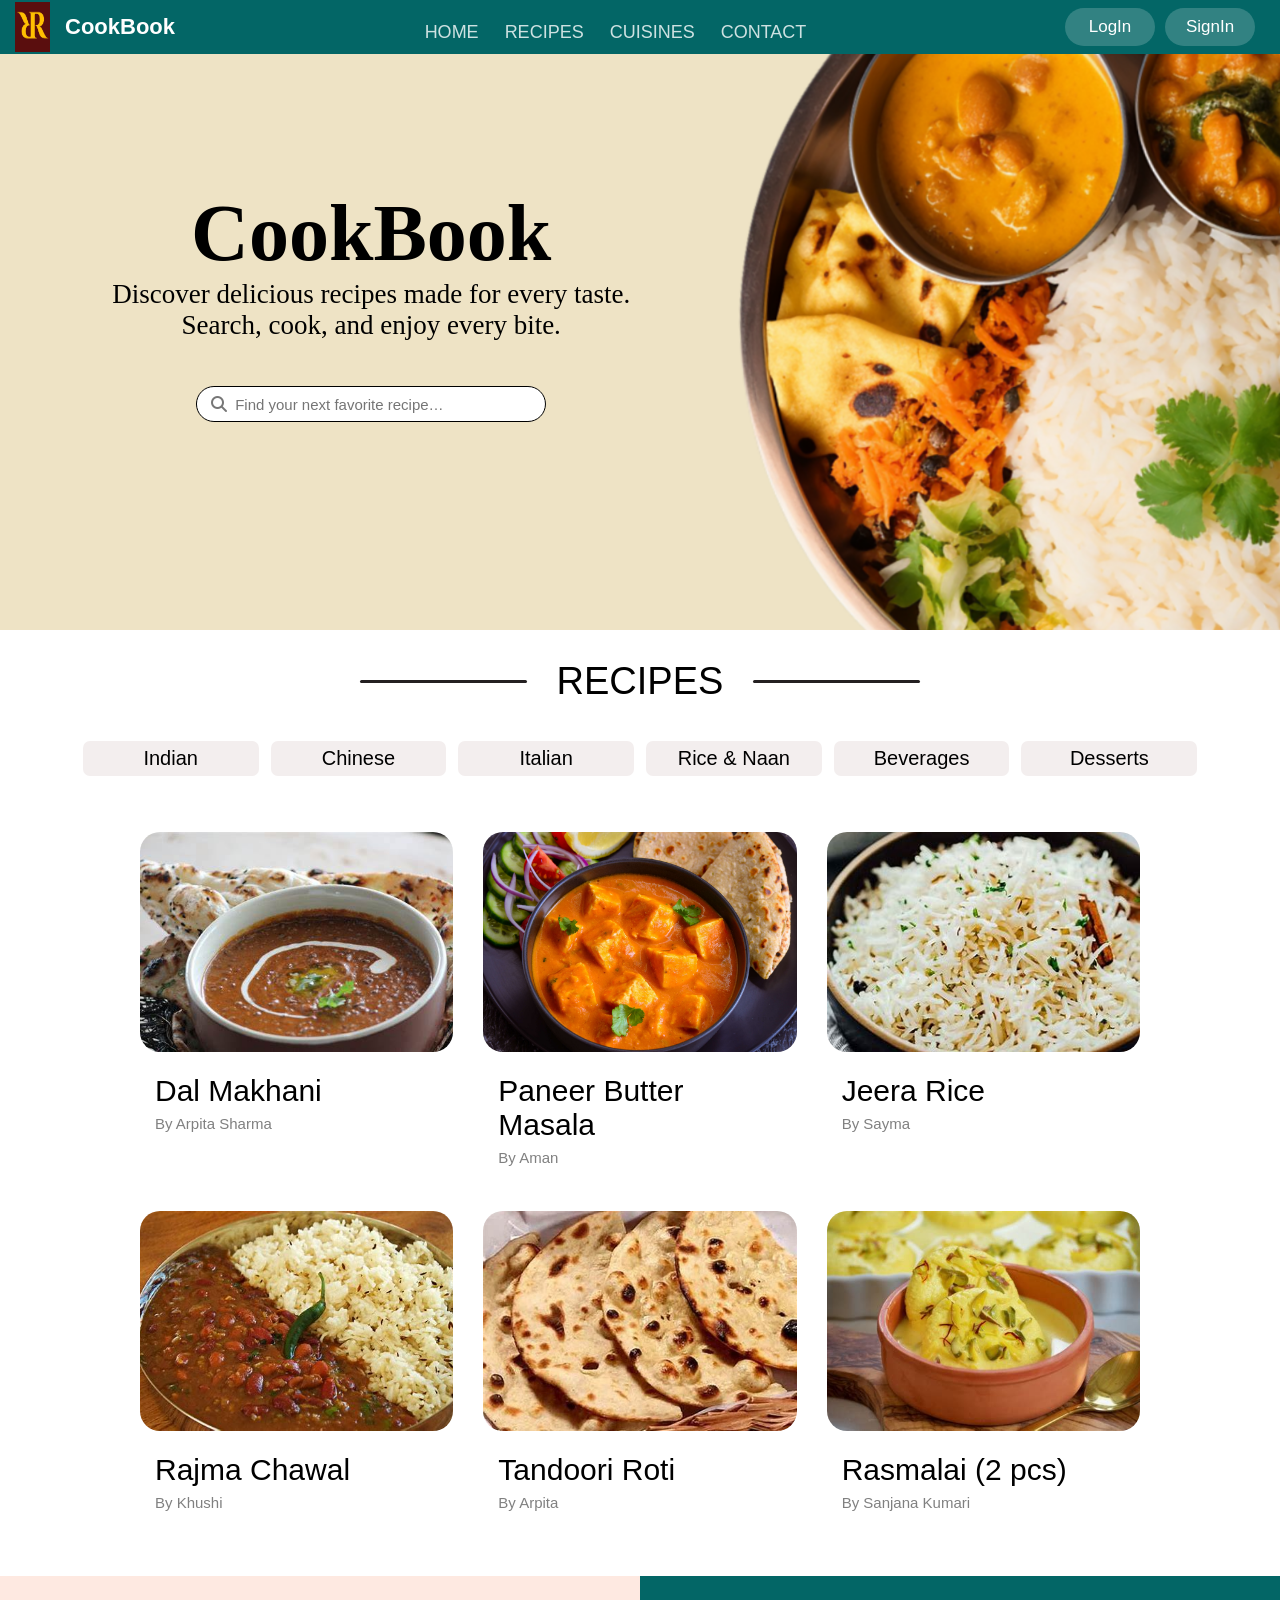
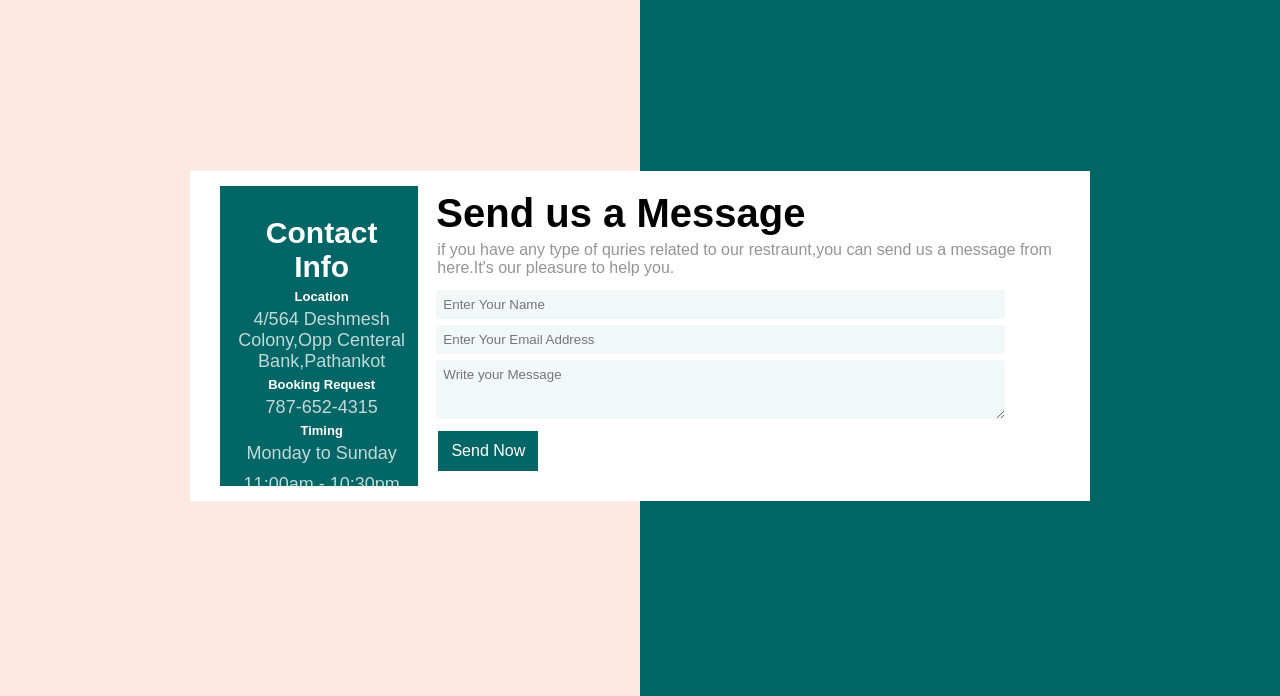
==== index.html @ 3ac5dd99 "Cusines added" ====
<!DOCTYPE html>
<html lang="en">
<head>
    <meta charset="UTF-8">
    <meta name="viewport" content="width=device-width, initial-scale=1.0">
    <title>CookBook</title>
    <link rel="stylesheet" href="index.css">
    <link rel="stylesheet" href="https://cdnjs.cloudflare.com/ajax/libs/font-awesome/6.5.0/css/all.min.css">

</head>
<body>
    <a name="home"></a>
     <header>
        <div class="img">
            <img src="img/R.jpg" alt="This is an image">
            <h1>CookBook</h1>
        </div>
        <div class="taskbar">
            <a href="#home">home</a>
            <a href="#recipes">recipes</a>
            <a href="cuisines.html">cuisines

                <!--<select name="cuisines"  id="cuisines">
                 <option value="--">CUISINES</option>
                <option value="indian">Indian</option>
                <option value="chinese">Chinese</option>
                <option value="italian">Italian</option>
                <option value="rice">Rice & Naan</option>
                <option value="beverages">Beverages</option>
                <option value="desserts">Desserts</option> -->
            <!-- </select> -->
            </a>
            <a href="#">contact</a>
        </div>
        <div class="log">
            <Button onclick="showLogIn()">LogIn</Button>
            <button onclick="showSignIn()" >SignIn</button>
        </div>
    </header>
    <article >
        <img src="img/thali3.png" height="100%" width="100%">
        <div class="Disc">      
        <h1>CookBook</h1>
        <p class="p1">Discover delicious recipes made for every taste. <br>
        Search, cook, and enjoy every bite.</p> 
        <i class="fa fa-search"></i>
        
        <input type="text" name="" id="" placeholder="Find your next favorite recipe…">
        </div>
        
         
    </article>
   
    <div class="menu">
        
        <div class="R_title">
            <span class="line"></span>    
            <span class="h2">Recipes</span> 
            <span class="line"></span>
        </div>    
        <div class="menu_bar">
            <button id="indian">Indian</button>
            <button id="chinese">Chinese</button>
            <button id="italian">Italian</button>
            <button id="rice">Rice & Naan</button>
            <button id="beverages">Beverages</button>
            <button id="desserts">Desserts</button>
        </div>
    </div>
    <div class="recipes">
        <div class="rec">
            <div class="r_menu" id="rec1">
                <img src="img/dalMakhni.jfif" alt=""></div>
            <h3>Dal Makhani</h3>
            <p>By Arpita Sharma</p>
        </div>
        <div class="rec">
            <div class="r_menu" id="rec1">
                <img src="img/paneer.jpg" alt=""></div>
            <h3>Paneer Butter Masala</h3>
            <p>By Aman </p>
        </div>
        <div class="rec">
            <div class="r_menu" id="rec1">
                <img src="img/jeera.jfif" alt=""></div>
            <h3>Jeera Rice</h3>
            <p>By Sayma</p>
        </div>
    
        <div class="rec">
            <div class="r_menu" id="rec1">
                <img src="img/rajma.jfif" alt=""></div>
            <h3>Rajma Chawal</h3>
            <p>By Khushi</p>
        </div>
        <div class="rec">
            <div class="r_menu" id="rec1">
                <img src="img/tandoori.jfif" alt=""></div>
            <h3>Tandoori Roti</h3>
            <p>By Arpita</p>
        </div>
        <div class="rec">
            <div class="r_menu" id="rec1">
                <img src="img/rasmalai.jfif" alt=""></div>
            <h3>Rasmalai (2 pcs)</h3>
            <p>By Sanjana Kumari</p>
        </div>
    </div>
     <div class="contact">
        <section>
            <div class="container">
                <a name="contact"></a>
                <div class="contactInfo">
                    <h4>Contact Info</h4>
                    <h3>Location</h3>
                    <p>4/564 Deshmesh Colony,Opp Centeral Bank,Pathankot</p>
                    <h3>Booking Request</h3>
                    <p>787-652-4315</p>
                    <h3>Timing</h3>
                    <p>Monday to Sunday</p>
                    <p>11:00am - 10:30pm </p>


                </div>
                <div class="contactForm">
                    <h4>Send us a Message</h4>
                    <p>if you have any type of quries related to our restraunt,you can send us a message from here.It's our pleasure to help you. </p>
                    <form>
                    <input type="text" placeholder="Enter Your Name">
                    <input type="text"placeholder="Enter Your Email Address" >
                    <textarea rows="3" placeholder="Write your Message"></textarea>
                    <br> 
                    <button onclick="send()">Send Now</button>
                    </form>
                </div>
            </div>
        </section>
<div class="logIn" id="logIn">
        <i onclick="closebtn()" class="fa-solid fa-xmark"></i>
        <div class="logIn_disc">
            <h4>Create Your Account</h4>
            <p  class="p1">Enter your credentials to access your account</p>
            <form action="">
                    <p>Full Name</p>
                    <input type="text" placeholder="Enter Your name" id="">
                    <input type="date" name="" id="">
                    <p>Email Address</p>
                    <input type='email' placeholder='***@example.com' required  />
                    <p >Password</p>
                    <input type='password'  placeholder='Enter Password' required  />
                    <button >Sign In</button> 
                    <p class="create" >Already Have an Account? <span id="open" onclick="openSignIn()">Sign In</span> 
                    </p>
                </form>
        </div>
        
    </div>



    <div class="signIn" id="signIn">
        <i onclick="closebtn()" class="fa-solid fa-xmark"></i>
        <div class="signIn_disc">
            <h4>Sign In</h4>
                
                    <p  class="p1">Enter your credentials to access your account</p>
                    <form action="">
                        <p>Email Address</p>
                        <input type='email' placeholder='***@example.com' required  />
                        <p >Password</p>
                        <input type='password'  placeholder='Enter Password' required  />
                        <button >Sign In</button> 
                        <p class="create" >Don't have an account? <span onclick="openLogIn()">Create one</span> 
                        </p>
                    </form>
        </div>
        
    </div>
    
</body>
<script src="script.js"></script>
</html>
---- index.css ----
*{
    padding:0;
    margin:0;
    box-sizing: border-box;
    
}
html, body {
     /* background-color:#edf6f9; */
    font-family: sans-serif;
  overscroll-behavior: none; 
}
header{
    display:flex;
    padding-top:2px;
    background-color:
    #036666;
    position: fixed;
    z-index: 1000;
    width: 100%;
    align-items: center;
    justify-content: space-between;
    padding-bottom: 2px;
}
.img{
    display:flex;
}
header img{
    width: 50px;
    padding-left: 15px;
    height: 50px;
}
header h1{
    font-size: 22px;
    padding-left: 15px;
    color: #ffffff;
    text-decoration: none; 
    align-items: center;
    display: flex;   
}
.taskbar {
    display: flex;
    justify-content: center;
    align-items: center;
    width: 90%;
    padding-top: 10px;
    padding-right: 30px;
    font-family: sans-serif;
    font-size: 19px;
}
.taskbar a,
.taskbar select {
    text-decoration: none;
    color: #ffffffcd;
    text-transform: uppercase;
    padding-left: 26px;
    
    background: transparent;  
    border: none;
    outline: none;
    font-size: 18px;
    cursor: pointer;
    appearance: none;
}
.taskbar a:hover,.taskbar select:hover {
    text-decoration: underline;
    color: #ffffff;
}
.taskbar #cuisines{
    width: 110px;
}

.taskbar select option {
    background: white;
    color: black;
    font-size: 14px;
}
header .log{
    display: flex;
    margin-right: 20px;
}
header button{
    width: 90px;
    border: 1px solid rgb(30, 27, 27); 
    background-color: #e8efee34;
    border: 2px;
    border-radius: 20px;
    color: white;
    height: 38px;
    padding: 2px;
    margin: 5px;
    font-size: 17px;
    cursor: pointer;
}
article {
     overflow: hidden;
   position: relative;   /* IMPORTANT */
   width: 100%;
   height: 630px;
    font-family: 'Times New Roman', Times, serif;
}

article img {
   width: 100%;
   height: 100%;
   object-fit: cover;  
}

article .Disc {
   position: absolute;  
   top: 50%;
   left: 29%;
   transform: translate(-50%, -50%); 
   text-align: center;
   color: black;
}
article h1{
    font-size: 80px;
    /* padding-bottom: 10px; */
   
}
article .p1{
    font-size: 27px;
    
}
article .p2{
    font-size: 20px;
}
article input{
    width: 350px;
    padding: 5px;
    height: 36px;
    padding-left: 38px;
    border-radius: 20px;
    border: 1px solid black;
    margin: 20px;
    margin-top: 45px;
    font-size: 15px;
}
article i {
    position: absolute;
    left: 19%;
    top: 85%;
    transform: translateY(-50%);
    color: #777;
}


.menu .R_title{
    display: flex;
    justify-content: center;
    align-items: center;
}
.menu .line{
    width: 13%;
    height: 3px; 
    background: #242021;
    border-radius: 5px;
}
.menu .h2{
    font-size: 38px;
    margin: 30px;
    text-transform: uppercase;
}
.menu_bar {
    display: flex;
    justify-content: center;
    margin: 2px 6%;
}
.menu_bar button{
    margin: 6px;
    padding: 6px 22px;
    font-size: 15px;
    border: none;
    font-size: 20px;
    background-color: #5a0e0e12;
    cursor: pointer;
}
.menu_bar button:hover{
    background-color: #03666684;
    color: #000000;
    transition: 0.4s;
}
.menu_bar button:focus{
    background-color: #036666;
    color: #ffffff;
    transition: 0.3s;
    border-radius: 2px;
}
.recipes {
    display: grid;
    grid-template-columns: repeat(3, 1fr);
    gap: 30px;
    margin: 50px 140px;
}

.recipes .rec {
    overflow: hidden;
    text-align: left;
    cursor: pointer;
    
}

.recipes .r_menu {
    width: 100%;
    height: 220px;
    overflow: hidden;
    
}

.recipes .r_menu img {
    width: 100%;
    height: 100%;
    object-fit: cover;
    border-radius: 20px;


}

.recipes h3 {
    margin: 10px 15px 5px;
    color: #000000;
    font-size: 30px;
    padding-top: 12px;
    padding-bottom: 2px;
    font-weight: 500;
}

.recipes p {
    margin: 0 15px 15px;
    font-size: 15px;
    color: gray;
}
.contact{
    box-sizing:border-box;
}
section{
    display: flex;
    justify-content: center;
    align-items: center;
    min-height: 80vh;
    background: linear-gradient(to right,#fee9e1 50%,#036666 50%);
}
.container{
    position: relative;
    width: 900px;
    min-height: 260px;
    font-family: 'Gill Sans', 'Gill Sans MT', Calibri, 'Trebuchet MS', sans-serif;
    display: flex;
    background: #fff;
 }
.contactForm{
    padding: 20px;
    padding-left: 40px;
}
.contactForm h4{
    font-size: 40px;
    padding-left: 8px;
}
.contactForm p{
    padding:5px;
    padding-left: 9px;
    color: rgba(0, 0, 0, 0.423);
}
.contactForm form{
    padding: 5px;
}
.contactForm input[type="text"],.contactForm textarea{
    width: 90%;
    padding: 7px;
    margin: 3px;
    font-family: 'Gill Sans', 'Gill Sans MT', Calibri, 'Trebuchet MS', sans-serif;
    background-color:#0366660d ;
    border-radius: 3px;
    border: none;
}
.contactForm button{
    margin: 5px;
    width: 100px;
    cursor: pointer;
    height: 40px;
    border-radius: 0;
    border: none;
    background-color: #036666;
    color: #fff;
    font-size: 16px;
}
.container .contactInfo{
    position: relative;
    top:15px;
    left: 30px;
    width:260px;
    height:300px;
    text-align: center;
    background: #036666;
    color: #ffffffc0;
    padding: 10px;
    padding-left: 15px;
}
.contactInfo h4{
    font-size: 30px;
    padding-top: 20px;
    padding-bottom: 5px;
    color: #fff;
}
.contactInfo h3{
    font-size: 13px;
    color: #fff;
}
.contactInfo p{
    font-size: 18px;
    padding-bottom: 5px;
    padding-top: 5px;
}
/* For the alert */
.send_button{
    display:none;
    z-index: 1000;
    position: fixed;
    top: 0;
    left: 0;
    width: 100%;
    height: 100%;
    background-color: rgba(0, 0, 0, 0.38);
    justify-content: center;
    align-items:center ;
}
.sendButtonContent{
    background-color: white;
    padding: 20px;
    margin-left: 130px;
    margin-top: 0;
    text-align: center;
    width: 300px;
    border-radius: 8px;

}
.send_button h1{
    margin-top: 0;
    font-size: 32px;
    color: #5a0e0e;
    padding-top: 11px;
}
.send_button p{
    margin: 10px 0;
    font-size: 17px;
    padding-bottom: 20px;
    color: rgba(0, 0, 0, 0.74);
}
.send_button button{
    background-color: rgb(51, 124, 235);
    border: none;
    padding: 7px 19px;
    cursor: pointer;
    font-size: 20px;
    text-transform: uppercase;
    width: 80px;
    border-radius: 8px;
    cursor: pointer;
}








.signIn{
    display: none;
    width: 100%;
    height: 100%;
    background-color: rgba(45, 31, 31, 0.304);
    position: fixed;
    top: 0;
    left: 0;
    justify-content: center;
    align-items: center;    
}
.signIn .signIn_disc{
    background-color: white;
    padding: 4% 3%;
    margin:10%;
    margin-left: 9%;
    width: 450px;
    border-radius: 3%;
    
}

.signIn .signIn_disc h4{
    display: flex;
    justify-content: center;
    font-size: 35px;
}
.signIn .signIn_disc .p1{
    padding-top: 20px;
    font-size: 16px;
    font-weight:400;
}

.signIn .signIn_disc p{
    padding-top: 20px;
    font-size: 12px;
    font-weight:600;
}
.signIn .signIn_disc input,button{
    width: 97%;
    padding: 7px;
    
    border-radius: 7px;
    border: 1px solid black;
    margin-top: 5px;
    font-size: 15px;
}
.signIn .signIn_disc button{
    background-color: #036666;
    color: #edf6f9;
    margin-top: 15px;
}
.signIn .signIn_disc .create{
    padding-top: 20px;
    font-size: 16px;
    font-weight:400;
    display: flex;
    justify-content: center;
}
.signIn .signIn_disc .create span{
    font-weight: bold;
    word-spacing:-2px;
}

.signIn .signIn_disc .create span:hover{
    cursor: pointer;
    color: #036666;
    text-decoration: underline;

}
.signIn i{
    color: #000000;
    position: fixed;
    top: 24%;
    right:37%;
    font-size: 26px;
    cursor: pointer;
}



.logIn{
    display: none;
    width: 100%;
    height: 100%;
    background-color: rgba(45, 31, 31, 0.304);
    position: fixed;
    top: 0;
    left: 0;
    justify-content: center;
    align-items: center;    
}
.logIn .logIn_disc{
    background-color: white;
    padding: 4% 3%;
    margin:10%;
    margin-left: 9%;
    width: 450px;
    border-radius: 3%;
    
}

.logIn .logIn_disc h4{
    display: flex;
    justify-content: center;
    font-size: 35px;
}
.logIn .logIn_disc .p1{
    padding-top: 20px;
    font-size: 16px;
    font-weight:400;
}

.logIn .logIn_disc p{
    padding-top: 20px;
    font-size: 12px;
    font-weight:600;
}
.logIn .logIn_disc input,button{
    width: 97%;
    padding: 7px;
    
    border-radius: 7px;
    border: 1px solid black;
    margin-top: 5px;
    font-size: 15px;
}
.logIn .logIn_disc button{
    background-color: #036666;
    color: #edf6f9;
    margin-top: 15px;
}
.logIn .logIn_disc .create{
    padding-top: 20px;
    font-size: 16px;
    font-weight:400;
    display: flex;
    justify-content: center;
}
.logIn .logIn_disc .create span{
    font-weight: bold;
    word-spacing:-2px;
}

.logIn .logIn_disc .create span:hover{
    cursor: pointer;
    color: #036666;
    text-decoration: underline;

}
.logIn i{
    color: #000000;
    position: fixed;
    top: 17%;
    right:37%;
    font-size: 26px;
    cursor: pointer;
}
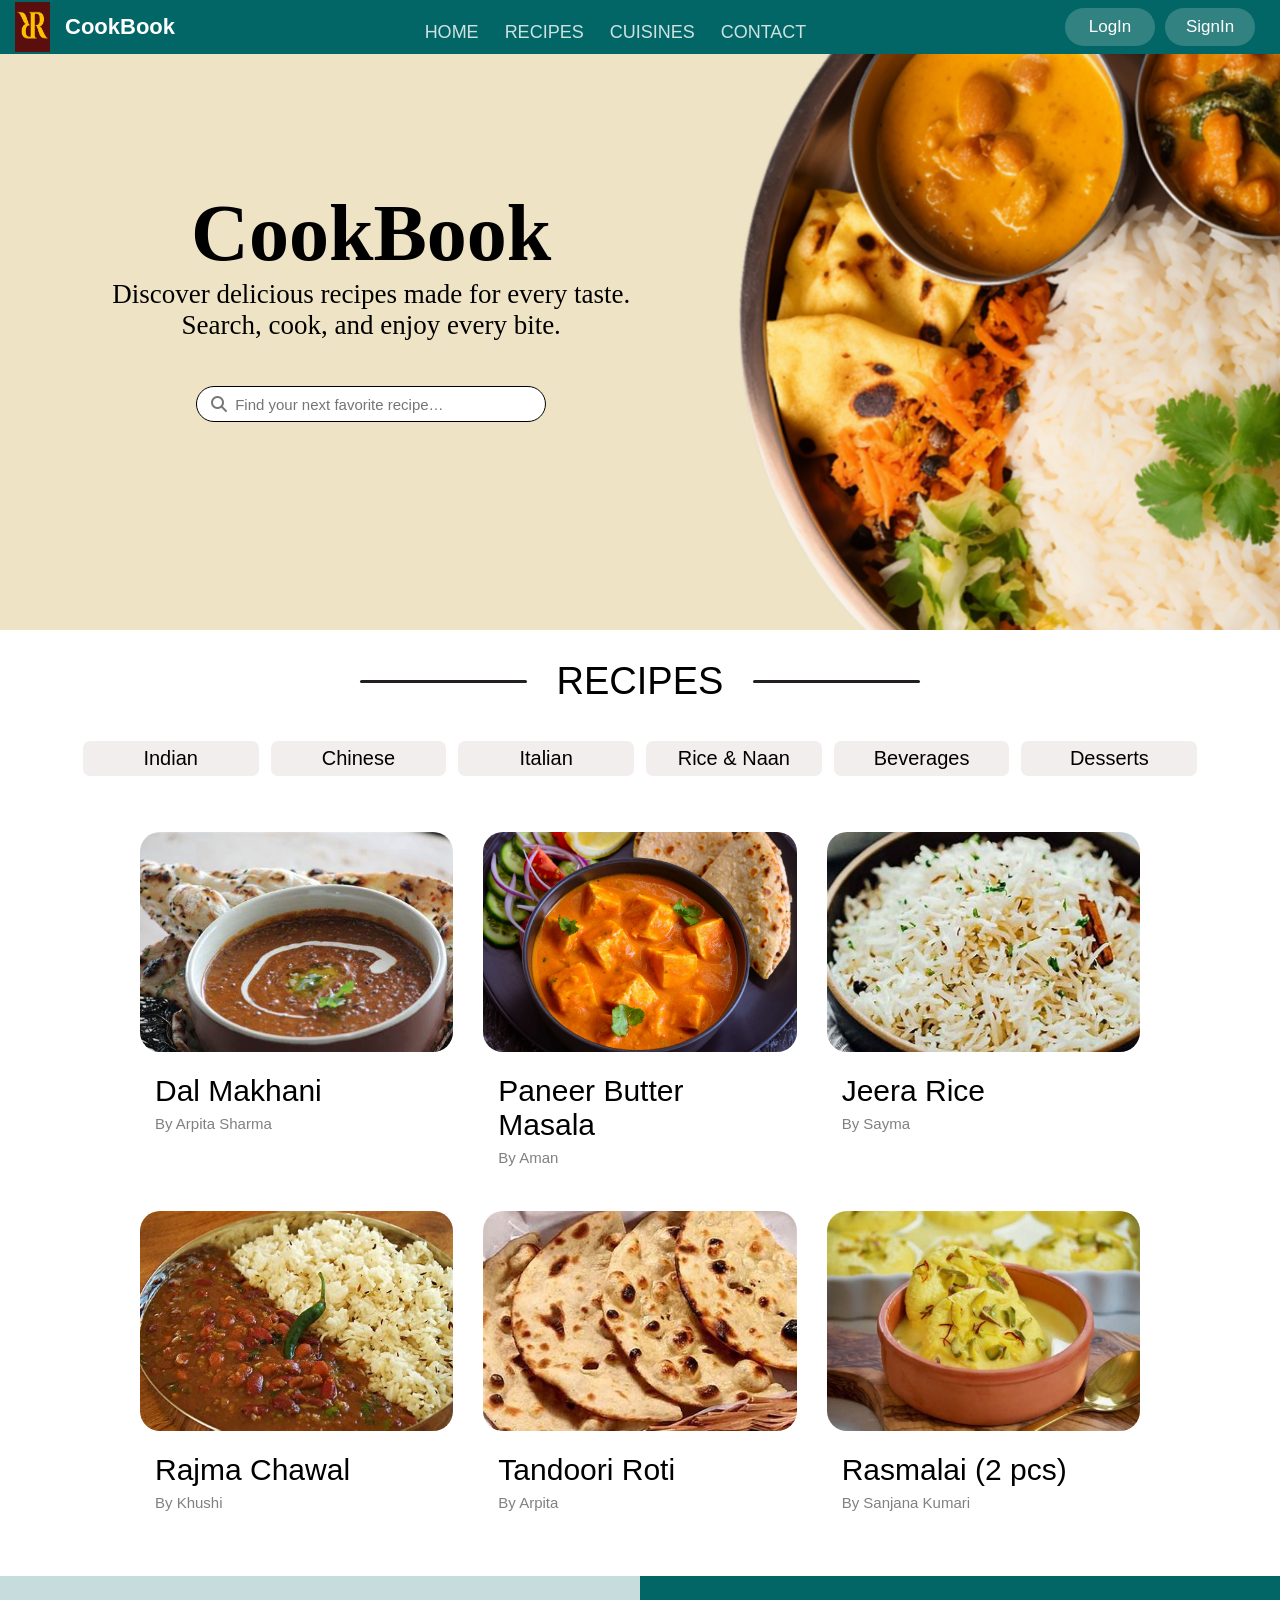
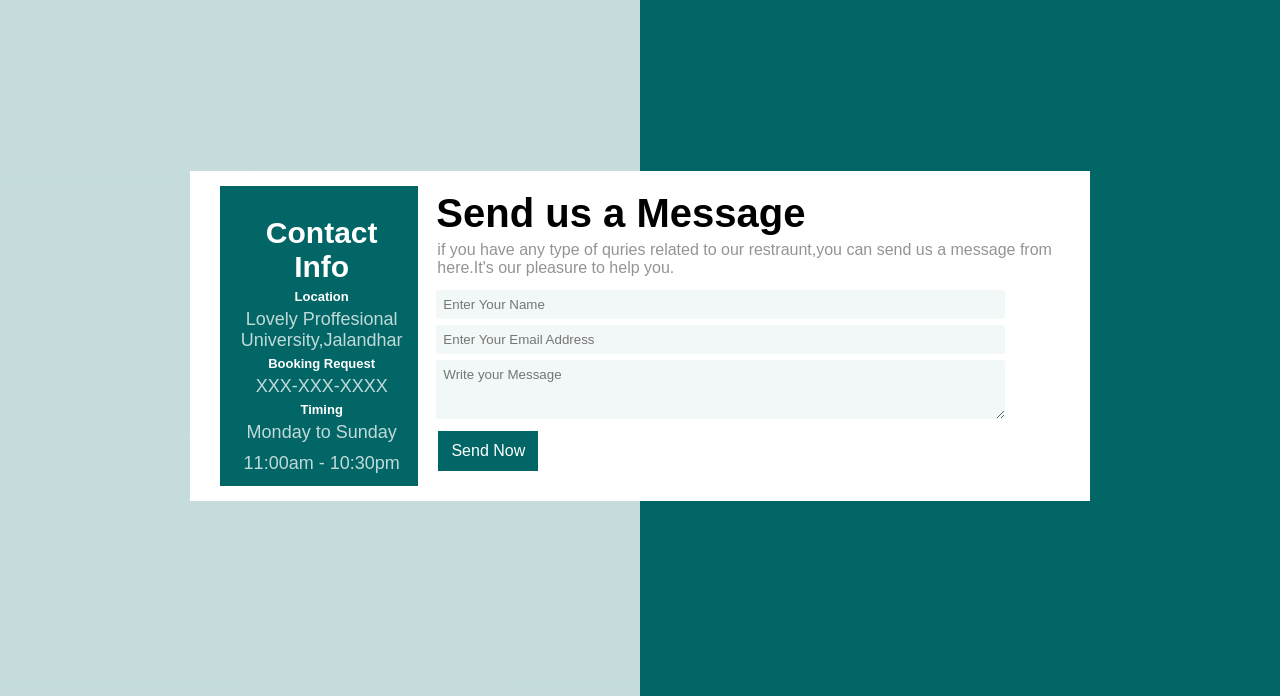
==== commit cb1e1343: "Cuisines added" ====
--- a/index.html
+++ b/index.html
@@ -19,18 +19,8 @@
             <a href="#home">home</a>
             <a href="#recipes">recipes</a>
             <a href="cuisines.html">cuisines
-
-                <!--<select name="cuisines"  id="cuisines">
-                 <option value="--">CUISINES</option>
-                <option value="indian">Indian</option>
-                <option value="chinese">Chinese</option>
-                <option value="italian">Italian</option>
-                <option value="rice">Rice & Naan</option>
-                <option value="beverages">Beverages</option>
-                <option value="desserts">Desserts</option> -->
-            <!-- </select> -->
             </a>
-            <a href="#">contact</a>
+            <a href="#contact">contact</a>
         </div>
         <div class="log">
             <Button onclick="showLogIn()">LogIn</Button>
@@ -44,15 +34,16 @@
         <p class="p1">Discover delicious recipes made for every taste. <br>
         Search, cook, and enjoy every bite.</p> 
         <i class="fa fa-search"></i>
+      
+        <input type="text" name="" id="" placeholder="Find your next favorite recipe…">
         
-        <input type="text" name="" id="" placeholder="Find your next favorite recipe…">
         </div>
         
          
     </article>
    
     <div class="menu">
-        
+        <a name="recipes"></a>  
         <div class="R_title">
             <span class="line"></span>    
             <span class="h2">Recipes</span> 
@@ -106,16 +97,25 @@
             <p>By Sanjana Kumari</p>
         </div>
     </div>
+
      <div class="contact">
+        <a name="contact"></a>
         <section>
             <div class="container">
                 <a name="contact"></a>
                 <div class="contactInfo">
                     <h4>Contact Info</h4>
                     <h3>Location</h3>
-                    <p>4/564 Deshmesh Colony,Opp Centeral Bank,Pathankot</p>
+                    <p>Lovely Proffesional University,Jalandhar</p>
                     <h3>Booking Request</h3>
-                    <p>787-652-4315</p>
+                    <p>XXX-XXX-XXXX</p>
+                    <!-- Chanje -->
+                     <!-- change this
+                      cjnjkhjk
+                      lkkjkjl
+                      jlkjlkj
+                      kl;kl;k;lkl;k;
+                      mlkmlk -->
                     <h3>Timing</h3>
                     <p>Monday to Sunday</p>
                     <p>11:00am - 10:30pm </p>
--- a/index.css
+++ b/index.css
@@ -8,6 +8,7 @@
      /* background-color:#edf6f9; */
     font-family: sans-serif;
   overscroll-behavior: none; 
+   scroll-behavior: smooth;
 }
 header{
     display:flex;
@@ -143,7 +144,9 @@
     transform: translateY(-50%);
     color: #777;
 }
-
+.menu a{
+    scroll-margin-top: 40px; 
+}
 
 .menu .R_title{
     display: flex;
@@ -166,6 +169,12 @@
     justify-content: center;
     margin: 2px 6%;
 }
+/* .menu_bar a {
+    text-decoration: none;
+    color: black;
+    padding: 6px 22px;
+    margin: 6px;
+} */
 .menu_bar button{
     margin: 6px;
     padding: 6px 22px;
@@ -238,7 +247,7 @@
     justify-content: center;
     align-items: center;
     min-height: 80vh;
-    background: linear-gradient(to right,#fee9e1 50%,#036666 50%);
+    background: linear-gradient(to right,#0366663a 50%,#036666 50%);
 }
 .container{
     position: relative;
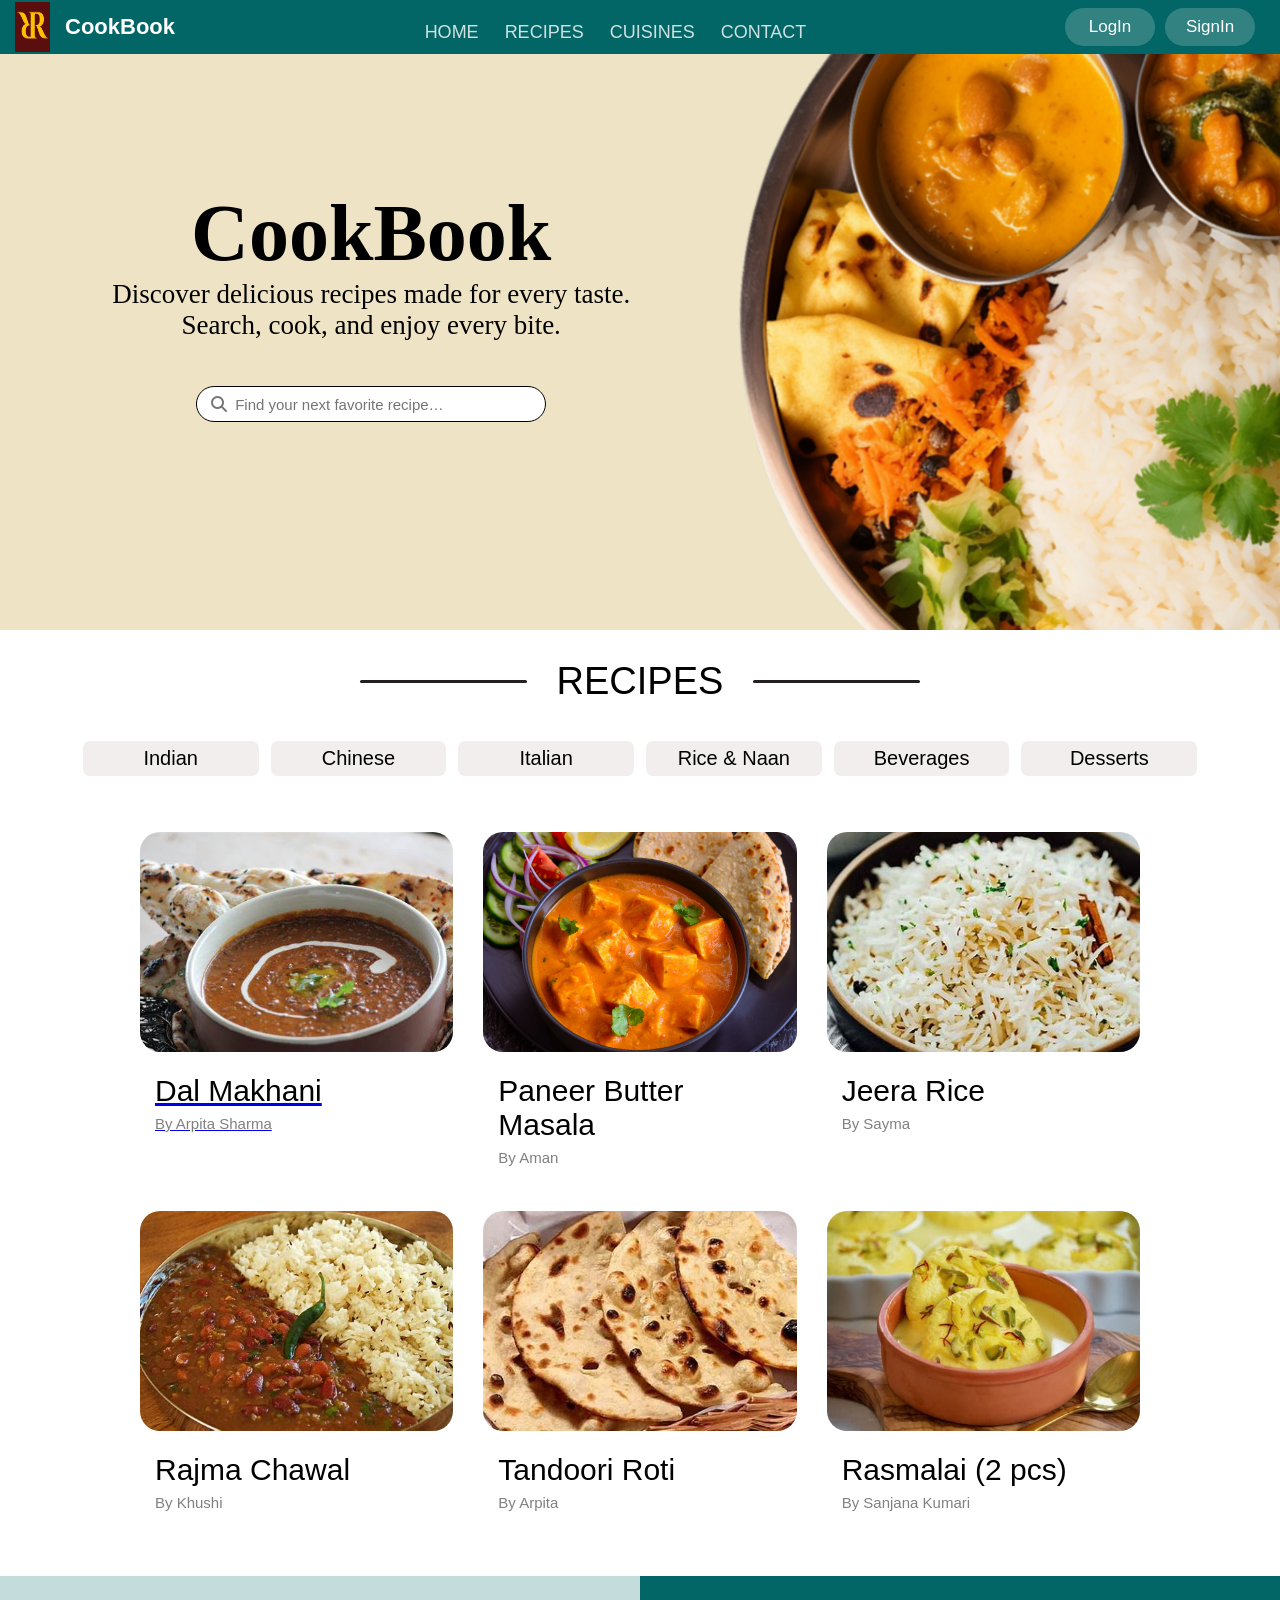
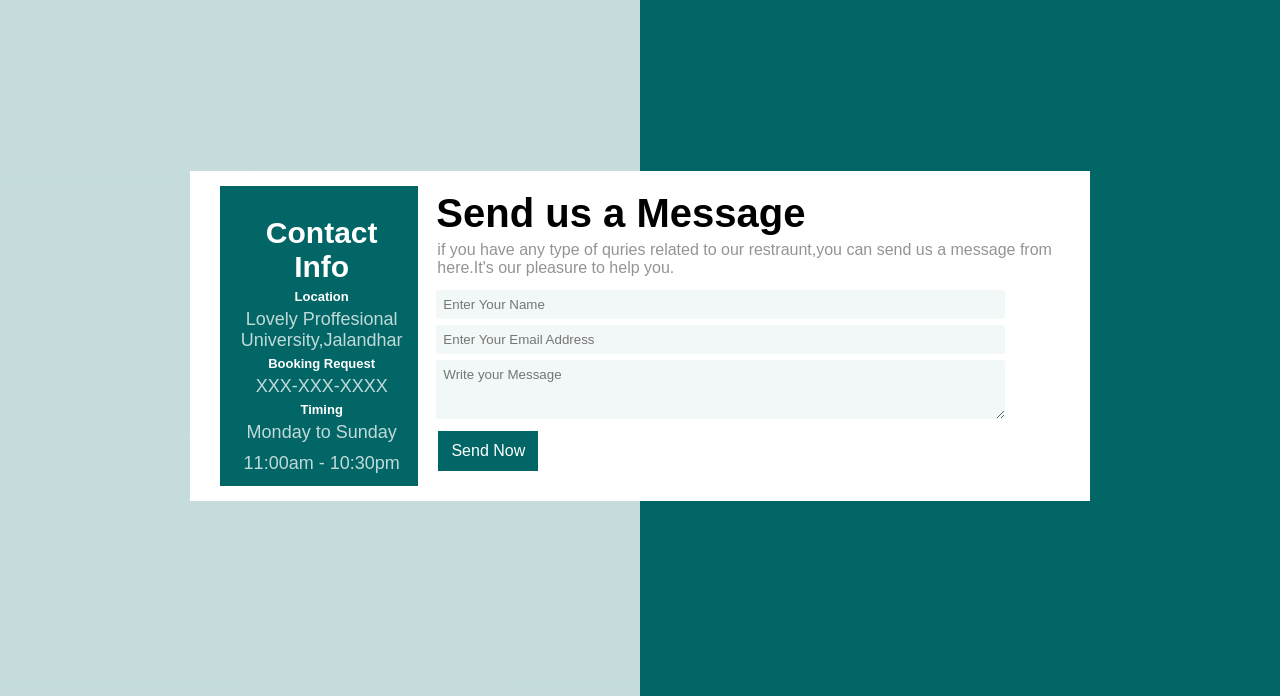
==== commit 01f68f01: "Cuisines added" ====
--- a/index.html
+++ b/index.html
@@ -58,6 +58,7 @@
             <button id="desserts">Desserts</button>
         </div>
     </div>
+    <a href="recipe_detail.html">
     <div class="recipes">
         <div class="rec">
             <div class="r_menu" id="rec1">
@@ -65,6 +66,7 @@
             <h3>Dal Makhani</h3>
             <p>By Arpita Sharma</p>
         </div>
+        </a>
         <div class="rec">
             <div class="r_menu" id="rec1">
                 <img src="img/paneer.jpg" alt=""></div>
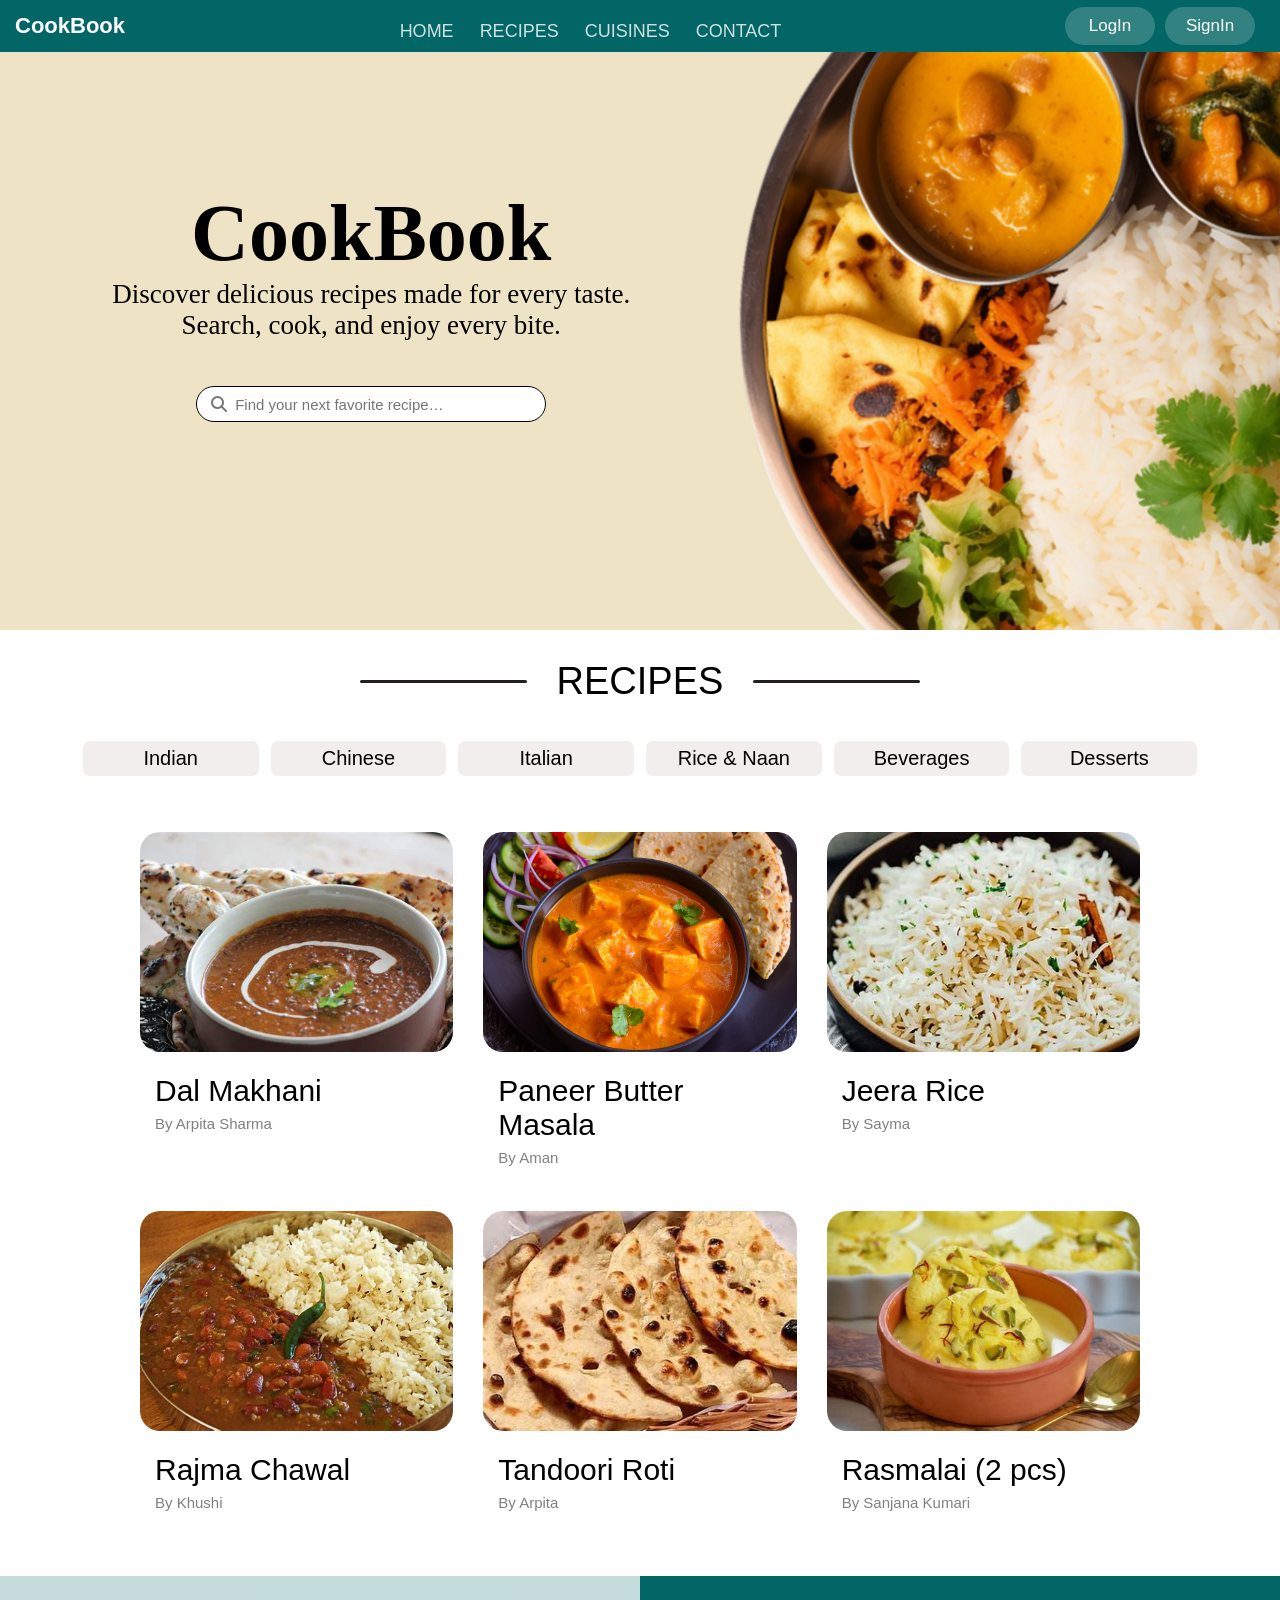
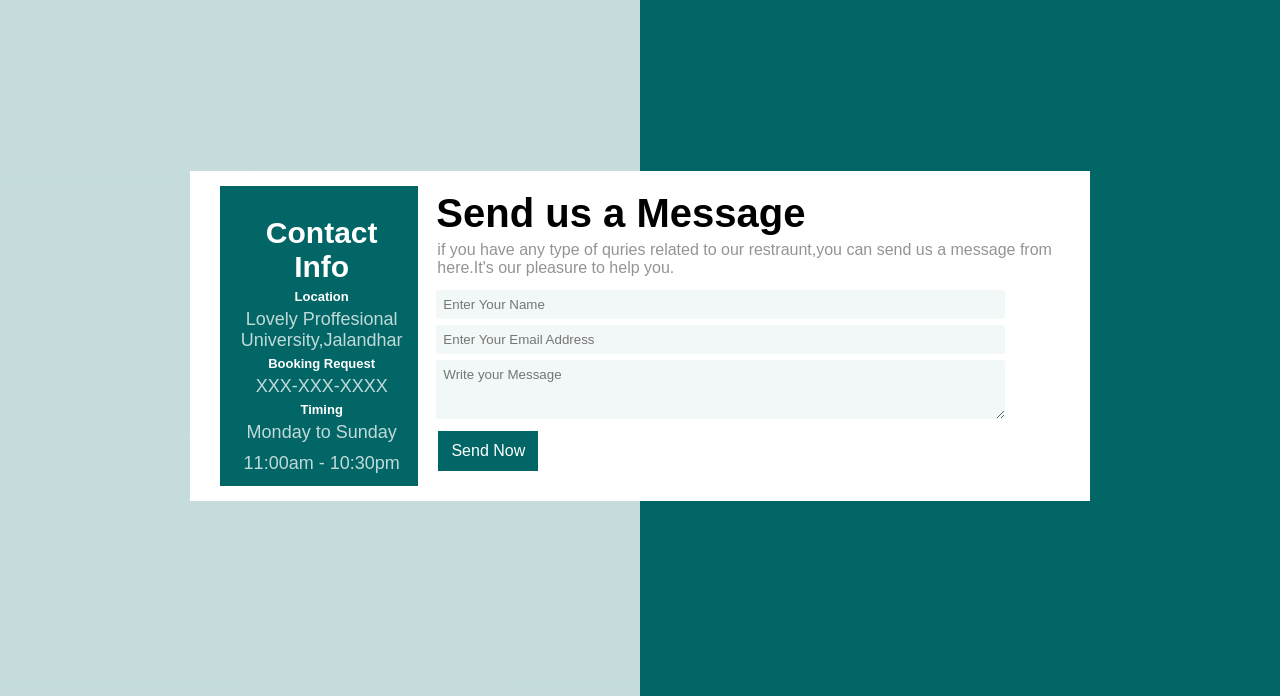
==== commit 53481690: "nav bar added in Cuisines file" ====
--- a/index.html
+++ b/index.html
@@ -12,7 +12,7 @@
     <a name="home"></a>
      <header>
         <div class="img">
-            <img src="img/R.jpg" alt="This is an image">
+            <!-- <img src="img/R.jpg" alt="This is an image"> -->
             <h1>CookBook</h1>
         </div>
         <div class="taskbar">
@@ -58,7 +58,6 @@
             <button id="desserts">Desserts</button>
         </div>
     </div>
-    <a href="recipe_detail.html">
     <div class="recipes">
         <div class="rec">
             <div class="r_menu" id="rec1">
@@ -66,7 +65,6 @@
             <h3>Dal Makhani</h3>
             <p>By Arpita Sharma</p>
         </div>
-        </a>
         <div class="rec">
             <div class="r_menu" id="rec1">
                 <img src="img/paneer.jpg" alt=""></div>
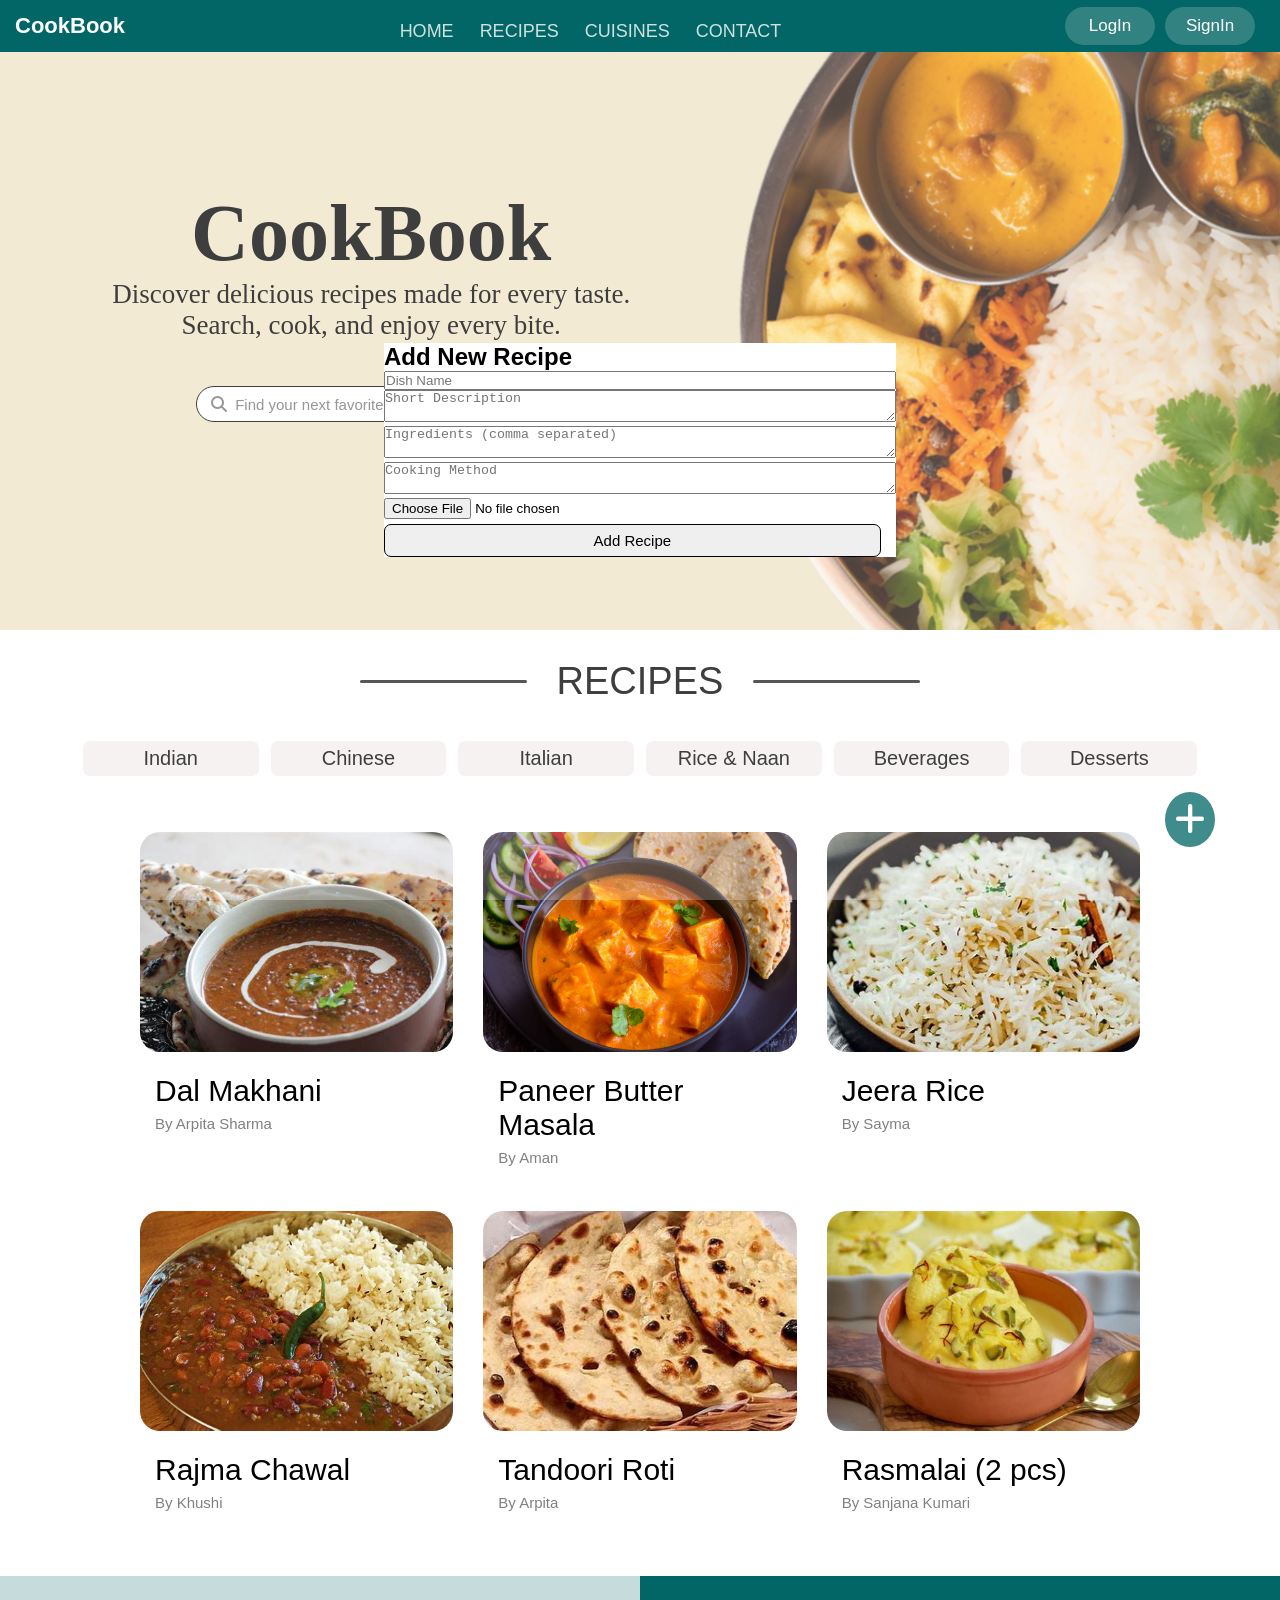
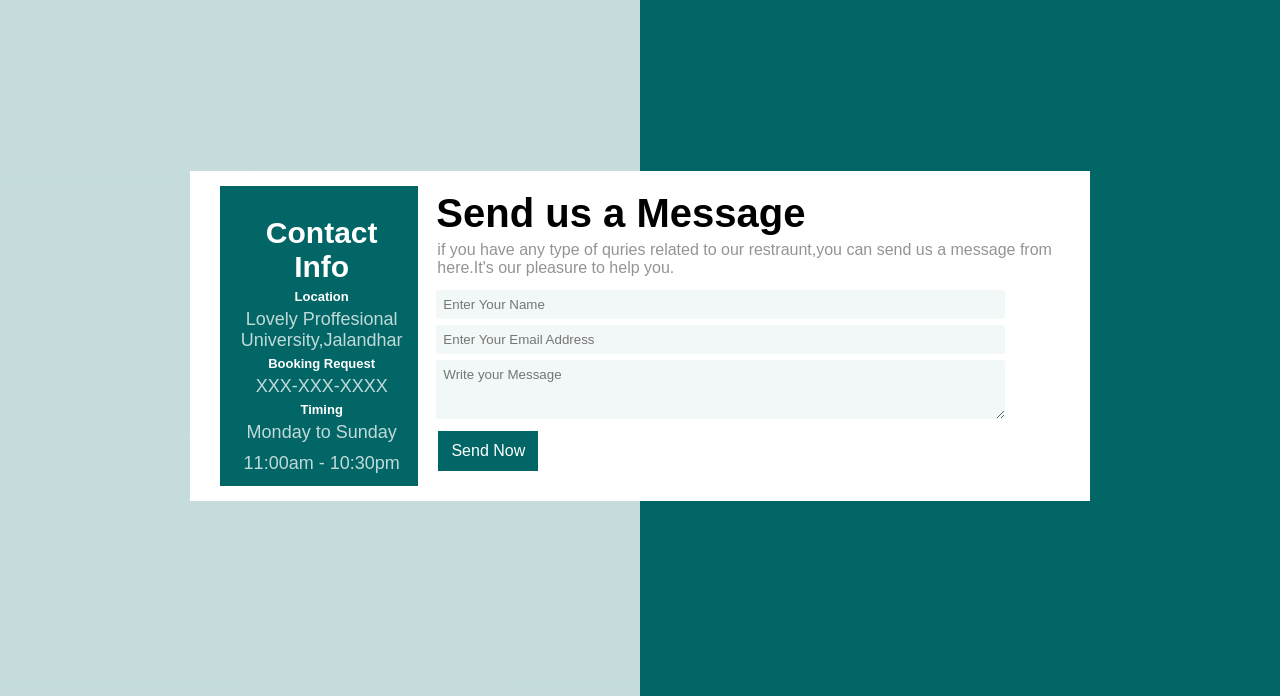
==== commit a5c9b2e0: "Made diff file for Login and SignIn" ====
--- a/index.html
+++ b/index.html
@@ -6,7 +6,7 @@
     <title>CookBook</title>
     <link rel="stylesheet" href="index.css">
     <link rel="stylesheet" href="https://cdnjs.cloudflare.com/ajax/libs/font-awesome/6.5.0/css/all.min.css">
-
+    <link rel="stylesheet" href="login&SignIn.css">
 </head>
 <body>
     <a name="home"></a>
@@ -62,36 +62,36 @@
         <div class="rec">
             <div class="r_menu" id="rec1">
                 <img src="img/dalMakhni.jfif" alt=""></div>
-            <h3>Dal Makhani</h3>
+            <h3 >Dal Makhani</h3>
             <p>By Arpita Sharma</p>
         </div>
         <div class="rec">
-            <div class="r_menu" id="rec1">
+            <div class="r_menu" id="rec2">
                 <img src="img/paneer.jpg" alt=""></div>
             <h3>Paneer Butter Masala</h3>
             <p>By Aman </p>
         </div>
         <div class="rec">
-            <div class="r_menu" id="rec1">
+            <div class="r_menu" id="rec3">
                 <img src="img/jeera.jfif" alt=""></div>
             <h3>Jeera Rice</h3>
             <p>By Sayma</p>
         </div>
     
         <div class="rec">
-            <div class="r_menu" id="rec1">
+            <div class="r_menu" id="rec4">
                 <img src="img/rajma.jfif" alt=""></div>
             <h3>Rajma Chawal</h3>
             <p>By Khushi</p>
         </div>
         <div class="rec">
-            <div class="r_menu" id="rec1">
+            <div class="r_menu" id="rec5">
                 <img src="img/tandoori.jfif" alt=""></div>
             <h3>Tandoori Roti</h3>
             <p>By Arpita</p>
         </div>
         <div class="rec">
-            <div class="r_menu" id="rec1">
+            <div class="r_menu" id="rec6">
                 <img src="img/rasmalai.jfif" alt=""></div>
             <h3>Rasmalai (2 pcs)</h3>
             <p>By Sanjana Kumari</p>
@@ -176,7 +176,23 @@
         </div>
         
     </div>
-    
+    <div onclick="showLogIn()" class="addRecipeBtn"><i class="fa-solid fa-plus"></i></div>
+    <div class="addRecipe">
+        <div class="addRecipe_disc">
+            <h2>Add New Recipe</h2>
+            <form action="addRecipe.php" method="POST" enctype="multipart/form-data">
+            <input type="text" name="dishName" placeholder="Dish Name" required>
+            <textarea name="description" placeholder="Short Description" required></textarea>
+            <textarea name="ingredients" placeholder="Ingredients (comma separated)" required></textarea>
+            <textarea name="method" placeholder="Cooking Method" required></textarea>
+            <input type="file" name="image" accept="image/*" required>
+            <button type="submit">Add Recipe</button>
+        </form>
+
+        </div>
+    </div>
 </body>
 <script src="script.js"></script>
+<script src="login&SignIn.js"></script>
+<script src="RecipeToggle.js"></script>
 </html>
--- a/index.css
+++ b/index.css
@@ -13,8 +13,7 @@
 header{
     display:flex;
     padding-top:2px;
-    background-color:
-    #036666;
+    background-color:#036666;
     position: fixed;
     z-index: 1000;
     width: 100%;
@@ -94,7 +93,7 @@
 }
 article {
      overflow: hidden;
-   position: relative;   /* IMPORTANT */
+   position: relative;  
    width: 100%;
    height: 630px;
     font-family: 'Times New Roman', Times, serif;
@@ -367,172 +366,41 @@
     cursor: pointer;
 }
 
-
-
-
-
-
-
-
-.signIn{
-    display: none;
-    width: 100%;
-    height: 100%;
-    background-color: rgba(45, 31, 31, 0.304);
+.addRecipeBtn i{
     position: fixed;
+    top: 88%;
+    left: 91%;
+    font-size: 35px;
+    background-color: #036666;
+    color: #ffffff;
+    padding: 10px;
+    border-radius: 100%;
+    cursor: pointer;
+}
+
+.addRecipe{
+    position:fixed;
     top: 0;
     left: 0;
-    justify-content: center;
-    align-items: center;    
-}
-.signIn .signIn_disc{
-    background-color: white;
-    padding: 4% 3%;
-    margin:10%;
-    margin-left: 9%;
-    width: 450px;
-    border-radius: 3%;
-    
-}
-
-.signIn .signIn_disc h4{
-    display: flex;
-    justify-content: center;
-    font-size: 35px;
-}
-.signIn .signIn_disc .p1{
-    padding-top: 20px;
-    font-size: 16px;
-    font-weight:400;
-}
-
-.signIn .signIn_disc p{
-    padding-top: 20px;
-    font-size: 12px;
-    font-weight:600;
-}
-.signIn .signIn_disc input,button{
-    width: 97%;
-    padding: 7px;
-    
-    border-radius: 7px;
-    border: 1px solid black;
-    margin-top: 5px;
-    font-size: 15px;
-}
-.signIn .signIn_disc button{
-    background-color: #036666;
-    color: #edf6f9;
-    margin-top: 15px;
-}
-.signIn .signIn_disc .create{
-    padding-top: 20px;
-    font-size: 16px;
-    font-weight:400;
-    display: flex;
-    justify-content: center;
-}
-.signIn .signIn_disc .create span{
-    font-weight: bold;
-    word-spacing:-2px;
-}
-
-.signIn .signIn_disc .create span:hover{
-    cursor: pointer;
-    color: #036666;
-    text-decoration: underline;
-
-}
-.signIn i{
-    color: #000000;
-    position: fixed;
-    top: 24%;
-    right:37%;
-    font-size: 26px;
-    cursor: pointer;
-}
-
-
-
-.logIn{
-    display: none;
     width: 100%;
     height: 100%;
-    background-color: rgba(45, 31, 31, 0.304);
-    position: fixed;
-    top: 0;
-    left: 0;
-    justify-content: center;
-    align-items: center;    
-}
-.logIn .logIn_disc{
-    background-color: white;
-    padding: 4% 3%;
-    margin:10%;
-    margin-left: 9%;
-    width: 450px;
-    border-radius: 3%;
-    
-}
-
-.logIn .logIn_disc h4{
-    display: flex;
-    justify-content: center;
-    font-size: 35px;
-}
-.logIn .logIn_disc .p1{
-    padding-top: 20px;
-    font-size: 16px;
-    font-weight:400;
-}
-
-.logIn .logIn_disc p{
-    padding-top: 20px;
-    font-size: 12px;
-    font-weight:600;
-}
-.logIn .logIn_disc input,button{
-    width: 97%;
-    padding: 7px;
-    
-    border-radius: 7px;
-    border: 1px solid black;
-    margin-top: 5px;
-    font-size: 15px;
-}
-.logIn .logIn_disc button{
-    background-color: #036666;
-    color: #edf6f9;
-    margin-top: 15px;
-}
-.logIn .logIn_disc .create{
-    padding-top: 20px;
-    font-size: 16px;
-    font-weight:400;
-    display: flex;
-    justify-content: center;
-}
-.logIn .logIn_disc .create span{
-    font-weight: bold;
-    word-spacing:-2px;
-}
-
-.logIn .logIn_disc .create span:hover{
-    cursor: pointer;
-    color: #036666;
-    text-decoration: underline;
-
-}
-.logIn i{
-    color: #000000;
-    position: fixed;
-    top: 17%;
-    right:37%;
-    font-size: 26px;
-    cursor: pointer;
-}
-
-
-
-
-
+    background-color: #ffffff3e;
+    display: flex;
+    justify-content: center;
+    align-items: center;
+}
+.addRecipe .addRecipe_disc{    
+    background-color: #ffffff;
+    /* color: ; */
+    display:flex;
+    width: 40%;
+    flex-direction: column;
+}
+.addRecipe .addRecipe_disc input, .addRecipe_disc textarea{   
+    width: 100%;
+}
+
+
+
+
+
--- a/login&SignIn.css
+++ b/login&SignIn.css
@@ -0,0 +1,157 @@
+.signIn{
+    display: none;
+    width: 100%;
+    height: 100%;
+    background-color: rgba(45, 31, 31, 0.304);
+    position: fixed;
+    top: 0;
+    left: 0;
+    justify-content: center;
+    align-items: center;    
+}
+.signIn .signIn_disc{
+    background-color: white;
+    padding: 4% 3%;
+    margin:10%;
+    margin-left: 9%;
+    width: 450px;
+    border-radius: 3%;
+    
+}
+
+.signIn .signIn_disc h4{
+    display: flex;
+    justify-content: center;
+    font-size: 35px;
+}
+.signIn .signIn_disc .p1{
+    padding-top: 20px;
+    font-size: 16px;
+    font-weight:400;
+}
+
+.signIn .signIn_disc p{
+    padding-top: 20px;
+    font-size: 12px;
+    font-weight:600;
+}
+.signIn .signIn_disc input,button{
+    width: 97%;
+    padding: 7px;
+    
+    border-radius: 7px;
+    border: 1px solid black;
+    margin-top: 5px;
+    font-size: 15px;
+}
+.signIn .signIn_disc button{
+    background-color: #036666;
+    color: #edf6f9;
+    margin-top: 15px;
+}
+.signIn .signIn_disc .create{
+    padding-top: 20px;
+    font-size: 16px;
+    font-weight:400;
+    display: flex;
+    justify-content: center;
+}
+.signIn .signIn_disc .create span{
+    font-weight: bold;
+    word-spacing:-2px;
+}
+
+.signIn .signIn_disc .create span:hover{
+    cursor: pointer;
+    color: #036666;
+    text-decoration: underline;
+
+}
+.signIn i{
+    color: #000000;
+    position: fixed;
+    top: 24%;
+    right:37%;
+    font-size: 26px;
+    cursor: pointer;
+}
+
+
+
+.logIn{
+    display: none;
+    width: 100%;
+    height: 100%;
+    background-color: rgba(45, 31, 31, 0.304);
+    position: fixed;
+    top: 0;
+    left: 0;
+    justify-content: center;
+    align-items: center;    
+}
+.logIn .logIn_disc{
+    background-color: white;
+    padding: 4% 3%;
+    margin:10%;
+    margin-left: 9%;
+    width: 450px;
+    border-radius: 3%;
+    
+}
+
+.logIn .logIn_disc h4{
+    display: flex;
+    justify-content: center;
+    font-size: 35px;
+}
+.logIn .logIn_disc .p1{
+    padding-top: 20px;
+    font-size: 16px;
+    font-weight:400;
+}
+
+.logIn .logIn_disc p{
+    padding-top: 20px;
+    font-size: 12px;
+    font-weight:600;
+}
+.logIn .logIn_disc input,button{
+    width: 97%;
+    padding: 7px;
+    
+    border-radius: 7px;
+    border: 1px solid black;
+    margin-top: 5px;
+    font-size: 15px;
+}
+.logIn .logIn_disc button{
+    background-color: #036666;
+    color: #edf6f9;
+    margin-top: 15px;
+}
+.logIn .logIn_disc .create{
+    padding-top: 20px;
+    font-size: 16px;
+    font-weight:400;
+    display: flex;
+    justify-content: center;
+}
+.logIn .logIn_disc .create span{
+    font-weight: bold;
+    word-spacing:-2px;
+}
+
+.logIn .logIn_disc .create span:hover{
+    cursor: pointer;
+    color: #036666;
+    text-decoration: underline;
+
+}
+.logIn i{
+    color: #000000;
+    position: fixed;
+    top: 17%;
+    right:37%;
+    font-size: 26px;
+    cursor: pointer;
+}
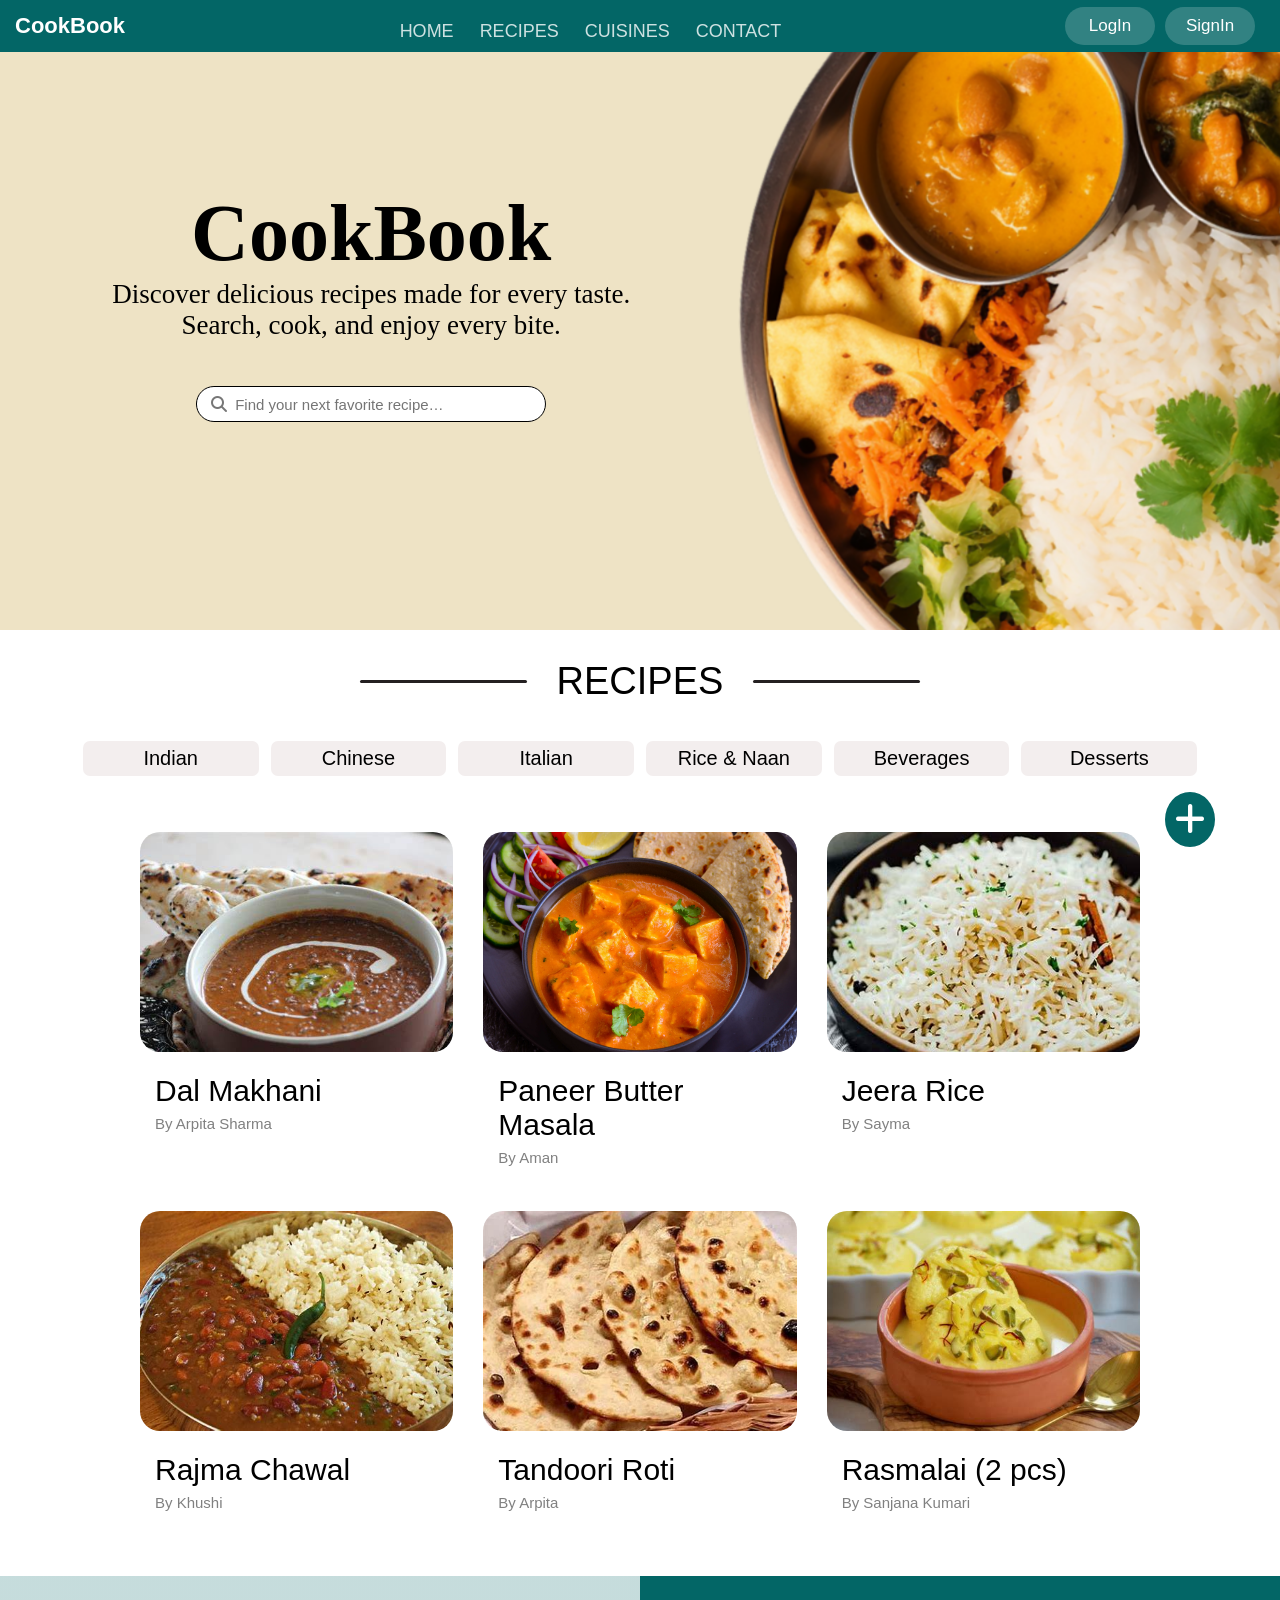
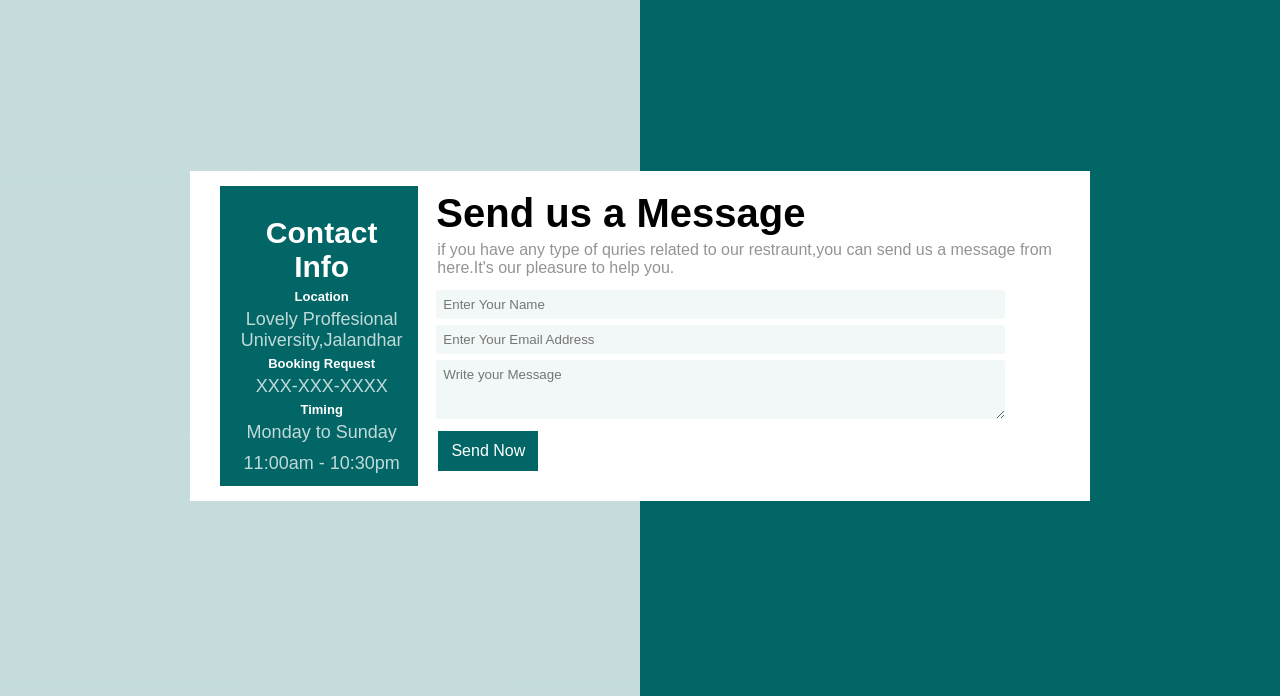
==== commit 47a7c3fe: "Made diff file for Login and SignIn" ====
--- a/index.html
+++ b/index.html
@@ -6,6 +6,7 @@
     <title>CookBook</title>
     <link rel="stylesheet" href="index.css">
     <link rel="stylesheet" href="https://cdnjs.cloudflare.com/ajax/libs/font-awesome/6.5.0/css/all.min.css">
+    <link rel="stylesheet" href="addRecipe.css">
     <link rel="stylesheet" href="login&SignIn.css">
 </head>
 <body>
@@ -176,16 +177,20 @@
         </div>
         
     </div>
-    <div onclick="showLogIn()" class="addRecipeBtn"><i class="fa-solid fa-plus"></i></div>
-    <div class="addRecipe">
-        <div class="addRecipe_disc">
-            <h2>Add New Recipe</h2>
+    <div  class="addRecipeBtn">
+        <i onclick="AddRecipe()" class="fa-solid fa-plus"></i></div>
+    <div class="addRecipe" id="addRecipe">
+        <div class="addRecipe_disc" >
+            <i onclick="closebtn()" class="fa-solid fa-xmark"></i>
+            <!-- <h2>Add New Recipe</h2> -->
             <form action="addRecipe.php" method="POST" enctype="multipart/form-data">
+             <input type="file" id="fileUpload" hidden>
+<label for="fileUpload" class="upload-btn">Upload Image</label>
             <input type="text" name="dishName" placeholder="Dish Name" required>
             <textarea name="description" placeholder="Short Description" required></textarea>
             <textarea name="ingredients" placeholder="Ingredients (comma separated)" required></textarea>
             <textarea name="method" placeholder="Cooking Method" required></textarea>
-            <input type="file" name="image" accept="image/*" required>
+            
             <button type="submit">Add Recipe</button>
         </form>
 
--- a/index.css
+++ b/index.css
@@ -366,41 +366,9 @@
     cursor: pointer;
 }
 
-.addRecipeBtn i{
-    position: fixed;
-    top: 88%;
-    left: 91%;
-    font-size: 35px;
-    background-color: #036666;
-    color: #ffffff;
-    padding: 10px;
-    border-radius: 100%;
-    cursor: pointer;
-}
-
-.addRecipe{
-    position:fixed;
-    top: 0;
-    left: 0;
-    width: 100%;
-    height: 100%;
-    background-color: #ffffff3e;
-    display: flex;
-    justify-content: center;
-    align-items: center;
-}
-.addRecipe .addRecipe_disc{    
-    background-color: #ffffff;
-    /* color: ; */
-    display:flex;
-    width: 40%;
-    flex-direction: column;
-}
-.addRecipe .addRecipe_disc input, .addRecipe_disc textarea{   
-    width: 100%;
-}
-
-
-
-
-
+
+
+
+
+
+
--- a/addRecipe.css
+++ b/addRecipe.css
@@ -0,0 +1,72 @@
+.addRecipeBtn .fa-plus{
+    position: fixed;
+    top: 88%;
+    left: 91%;
+    font-size: 35px;
+    background-color: #036666;
+    color: #ffffff;
+    padding: 10px;
+    border-radius: 100%;
+    cursor: pointer;
+}
+.addRecipe .fa-xmark{
+    color: #000000;
+    position: fixed;
+    top: 20%;
+    right:31%;
+    font-size: 26px;
+    cursor: pointer;
+}
+.addRecipe{    
+    display: none;
+    width: 100%;
+    height: 100%;
+    background-color: rgba(45, 31, 31, 0.304);
+    position: fixed;
+    top: 0;
+    left: 0;
+}
+.addRecipe .addRecipe_disc{    
+    background-color: #ffffff;
+    display:flex;
+    width: 40%;
+    flex-direction: column;
+    padding: 39px;
+    border-radius: 3%;
+   margin-top:8%;
+    margin-left: 30%;
+}
+.addRecipe .addRecipe_disc input, .addRecipe_disc textarea,.addRecipe_disc button{   
+    width: 100%;
+    margin: 5px;
+    border-radius: 5px;
+    padding: 10px;
+    font-size:15px;
+    border: 2px solid black;
+    resize:none;
+}
+.addRecipe .addRecipe_disc button{
+    background-color: #036666d1;
+    border: none;
+    color: white;
+}
+.addRecipe .addRecipe_disc h2{
+    display: flex;
+    justify-content: center;
+    padding-bottom: 10px;
+}
+ .upload-btn {
+    margin-left: 25%;
+    /* margin-right: 30%; */
+    background-color: #036666ac;
+    height: 90px;
+    border: 5px double #0366664d;
+    color: white;
+    padding: 14%;
+    border-radius: 8px;
+    cursor: pointer;
+    display: inline-block;
+}
+.upload-btn:hover{
+    background-color: #036666ba;
+}
